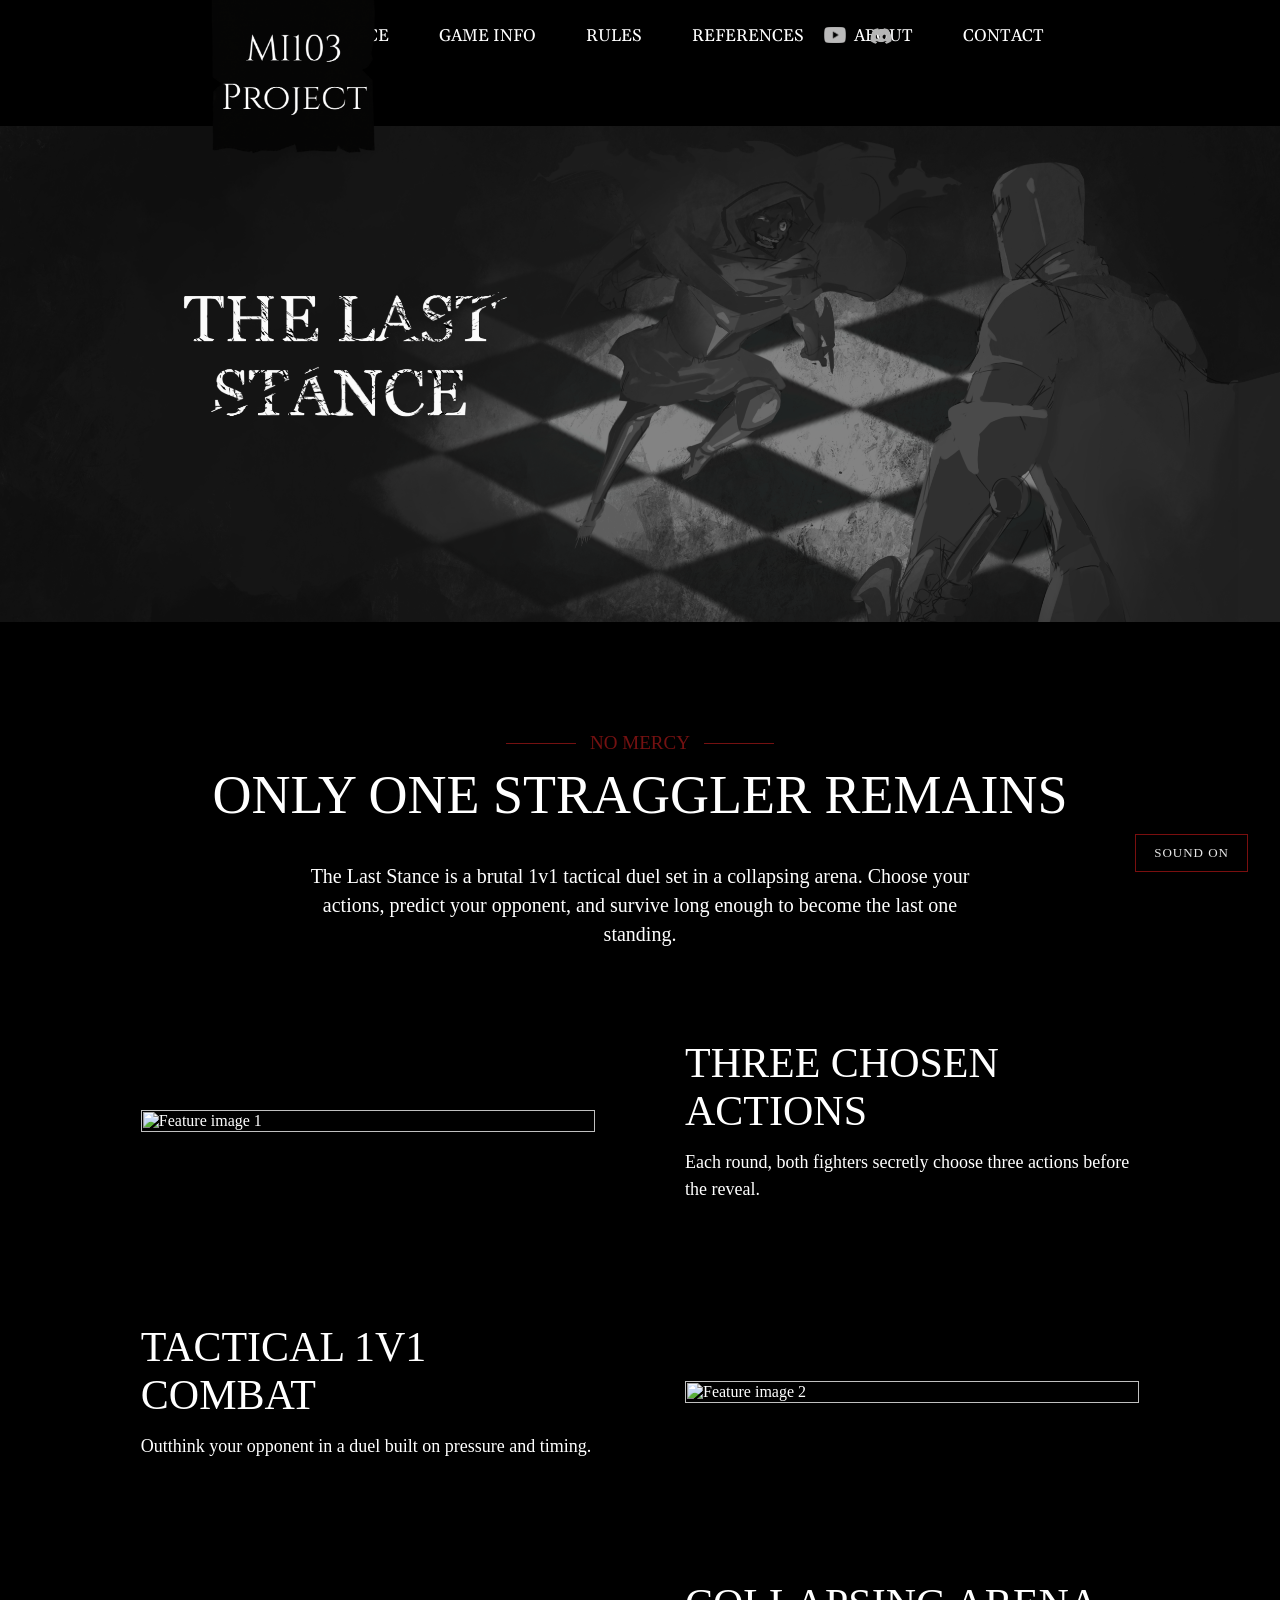
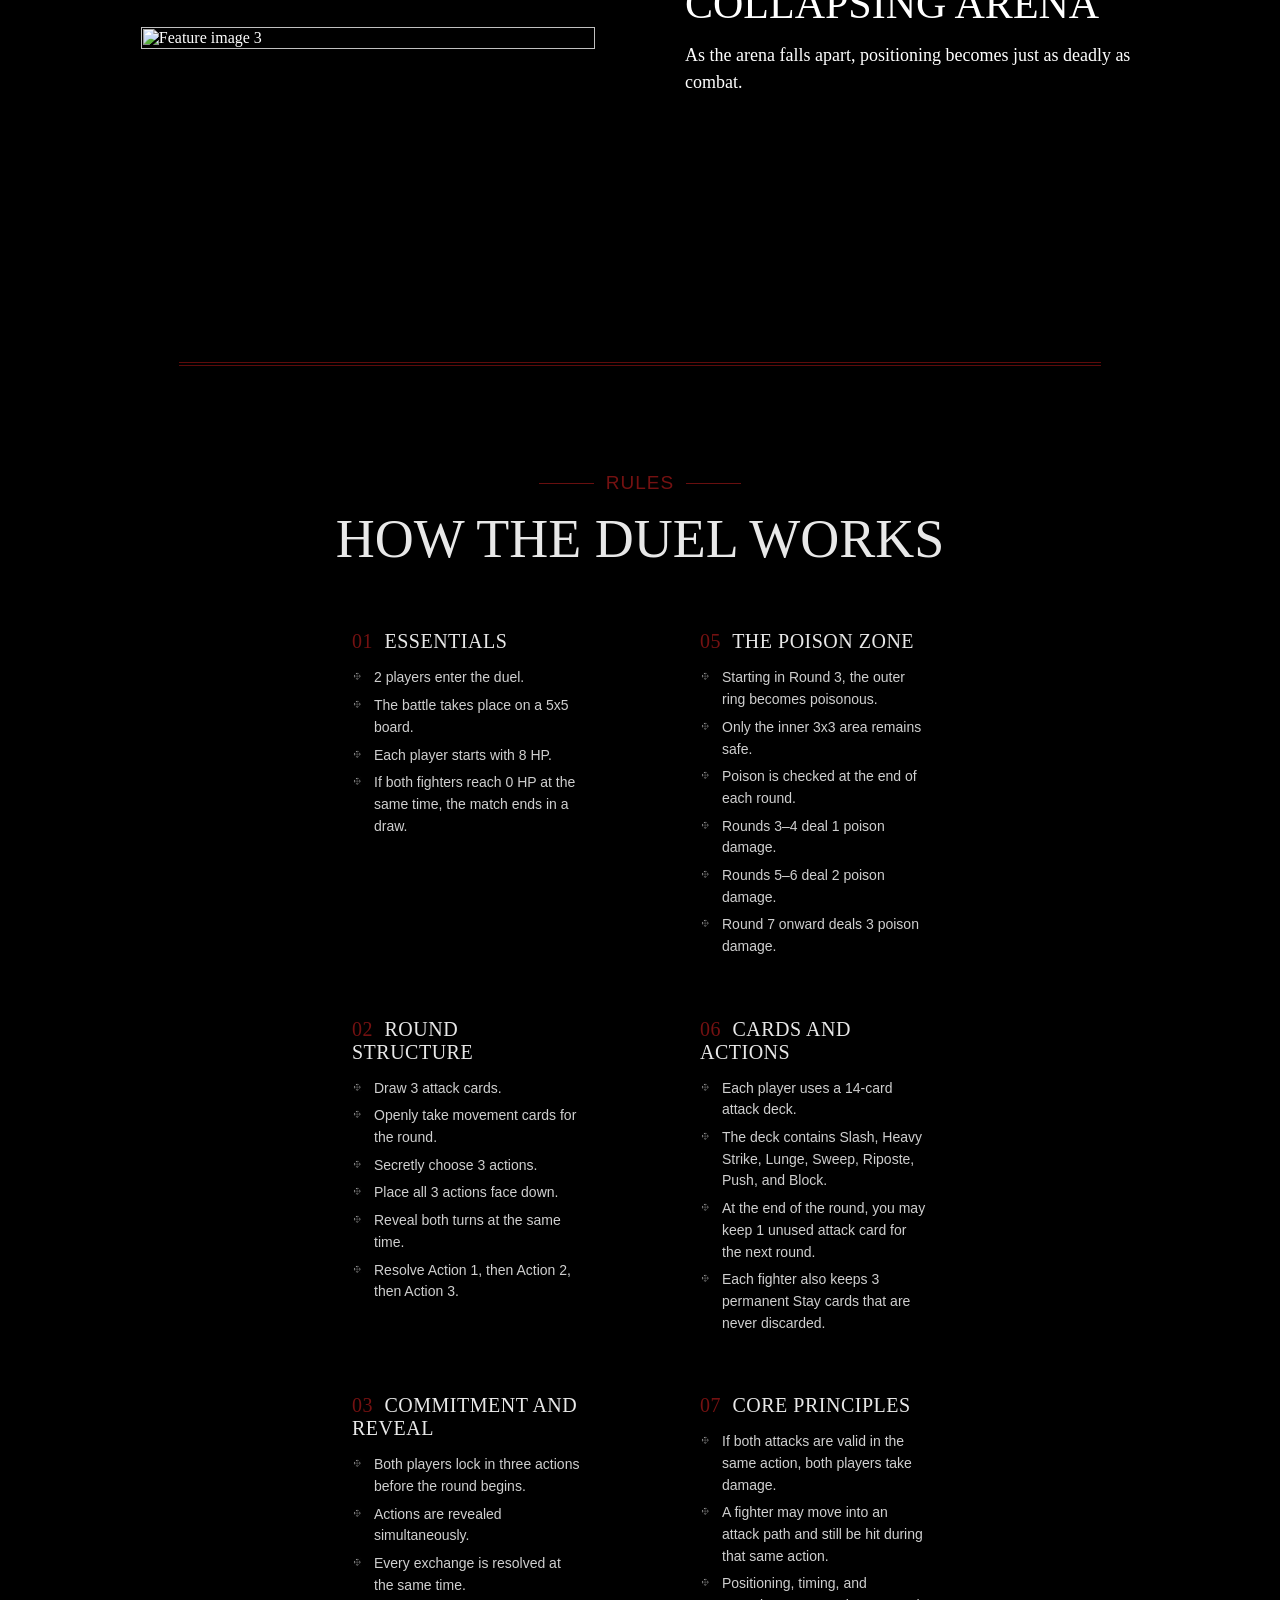
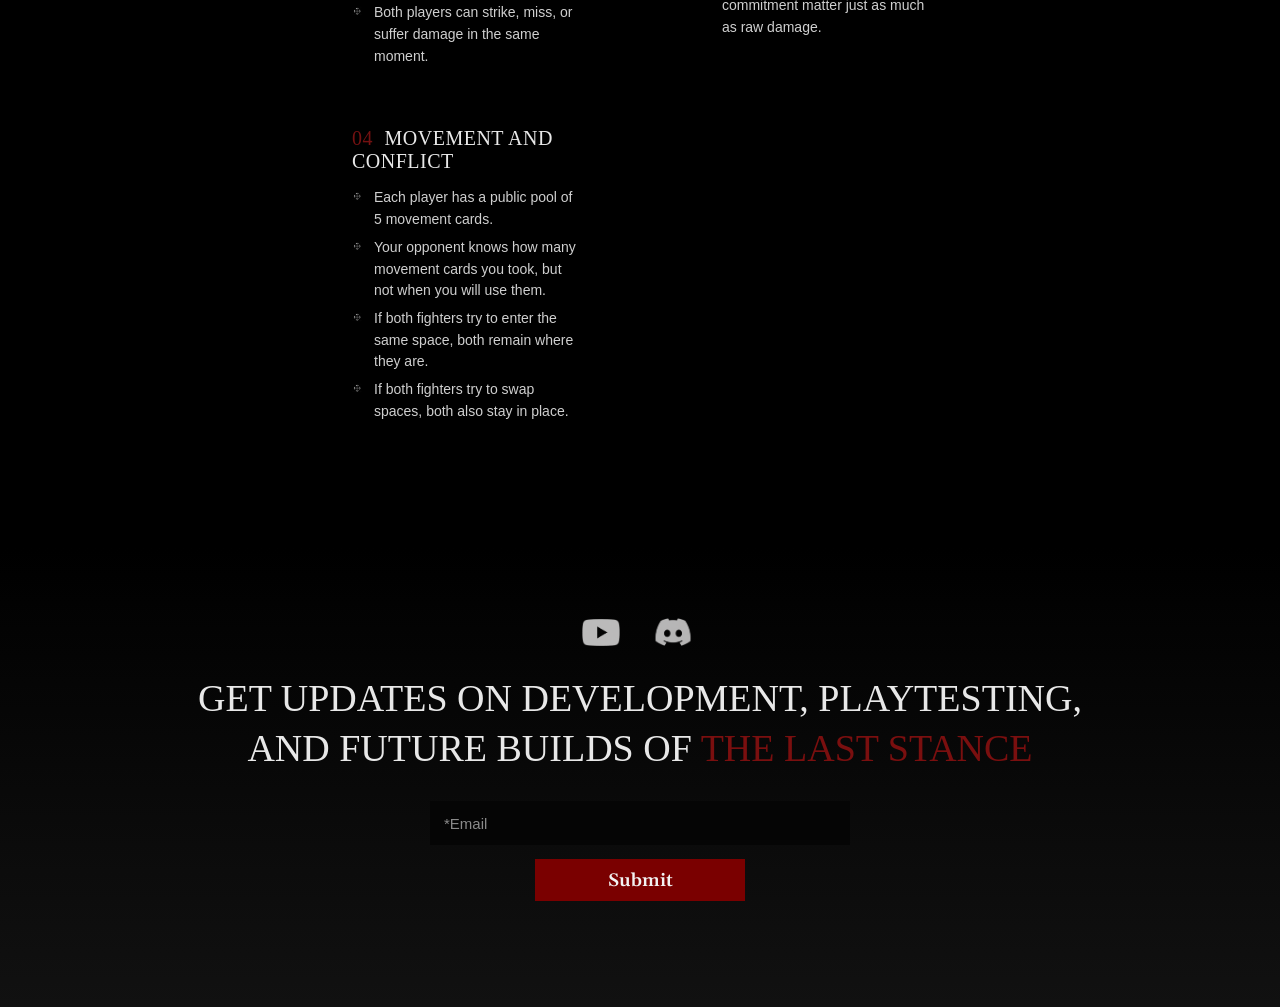
==== index.html @ fd165dd2 "Add files via upload" ====
<html>

    <head>
        <meta charset="UTF-8">
        <title>The Last Stance</title>
        <link rel="icon" href="assets/Logo_The_Last_Stance.png" type="image/png">
        <link rel="stylesheet" href="style.css">
        <link rel="preconnect" href="https://fonts.googleapis.com">
        <link rel="preconnect" href="https://fonts.gstatic.com" crossorigin>
        <link href="https://fonts.googleapis.com/css2?family=Gelasio:wght@400;500;600;700&display=swap" rel="stylesheet">
    </head>

    <script>
        document.addEventListener("DOMContentLoaded", function () {
            document.body.classList.add("fade-in");

            const links = document.querySelectorAll('a[href$=".html"], a[href*=".html#"]');

            links.forEach(link => {
                link.addEventListener("click", function (e) {
                    const href = this.getAttribute("href");

                    if (!href || href.startsWith("#")) return;

                    e.preventDefault();
                    document.body.classList.remove("fade-in");
                    document.body.classList.add("fade-out");

                    setTimeout(() => {
                        window.location.href = href;
                    }, 150);
                });
            });
        });
    </script>

    
    <body>
        <audio id="bg-music" controls preload="auto">
            <source src="assets/music/Struggler.mp3" type="audio/mpeg">
        </audio>

        <button id="music-toggle" class="music-button" type="button">SOUND ON</button>

        
        <header class="navbar">
            <div class="logo-box">
                <a href="index.html" class="logo-link">
                    <img src="assets/paper.png" alt="MI103 Project Logo" class="logo-image">
                </a>
            </div>

            <nav class="nav-links">
                <a href="index.html">THE LAST STANCE</a>
                <a href="#game-info">GAME INFO</a>
                <a href="#rules">RULES</a>
                <a href="reference.html">REFERENCES</a>
                <a href="about.html">ABOUT</a>
                <a href="#contact">CONTACT</a>
            </nav>

            <div class="social-links">
                <a href="#" aria-label="YouTube">
                    <img src="assets/Youtube_logo.png" alt="YouTube" class="youtube-icon">
                </a>
                <a href="https://discord.gg/TYEYENsBg" aria-label="Discord">
                    <img src="assets/Discord-Logo.png" alt="Discord">
                </a>
            </div>
        </header>


        <section class="hero-section">
            <img src="assets/background_with_title.png" alt="The Last Stance Hero Image" class="hero-image">
        </section>


        <section class="intro-section" id="game-info">
            <div class="intro-heading">
                <p class="intro-label">NO MERCY</p>
                <h2 class="intro-title">ONLY ONE STRAGGLER REMAINS</h2>
            </div>

            <div class="intro-summary">
                <p>
                    The Last Stance is a brutal 1v1 tactical duel set in a collapsing arena.
                    Choose your actions, predict your opponent, and survive long enough to become the last one standing.
                </p>
            </div>

            <div class="feature-row">
                <div class="feature-image-box">
                    <img src="assets/feature-1.png" alt="Feature image 1" class="feature-image">
                </div>
                <div class="feature-text-box">
                    <h3>THREE CHOSEN ACTIONS</h3>
                    <p>Each round, both fighters secretly choose three actions before the reveal.</p>
                </div>
            </div>

            <div class="feature-row reverse">
                <div class="feature-image-box">
                    <img src="assets/feature-2.png" alt="Feature image 2" class="feature-image">
                </div>
                <div class="feature-text-box">
                    <h3>TACTICAL 1V1 COMBAT</h3>
                    <p>Outthink your opponent in a duel built on pressure and timing.</p>
                </div>
            </div>

            <div class="feature-row">
                <div class="feature-image-box">
                    <img src="assets/feature-3.png" alt="Feature image 3" class="feature-image">
                </div>
                <div class="feature-text-box">
                    <h3>COLLAPSING ARENA</h3>
                    <p>As the arena falls apart, positioning becomes just as deadly as combat.</p>
                </div>
            </div>
        </section>

        <div class="double-divider"></div>

        <section class="rules-section" id="rules">
            <div class="rules-heading">
                <p class="rules-label">RULES</p>
                <h2 class="rules-title">HOW THE DUEL WORKS</h2>
            </div>

            <div class="rules-grid">
                <div class="rule-card">
                    <h3><span>01</span> ESSENTIALS</h3>
                    <ul class="rule-list">
                        <li>2 players enter the duel.</li>
                        <li>The battle takes place on a 5x5 board.</li>
                        <li>Each player starts with 8 HP.</li>
                        <li>If both fighters reach 0 HP at the same time, the match ends in a draw.</li>
                    </ul>
                </div>

                <div class="rule-card">
                    <h3><span>05</span> THE POISON ZONE</h3>
                    <ul class="rule-list">
                        <li>Starting in Round 3, the outer ring becomes poisonous.</li>
                        <li>Only the inner 3x3 area remains safe.</li>
                        <li>Poison is checked at the end of each round.</li>
                        <li>Rounds 3–4 deal 1 poison damage.</li>
                        <li>Rounds 5–6 deal 2 poison damage.</li>
                        <li>Round 7 onward deals 3 poison damage.</li>
                    </ul>
                </div>

                <div class="rule-card">
                    <h3><span>02</span> ROUND STRUCTURE</h3>
                    <ul class="rule-list">
                        <li>Draw 3 attack cards.</li>
                        <li>Openly take movement cards for the round.</li>
                        <li>Secretly choose 3 actions.</li>
                        <li>Place all 3 actions face down.</li>
                        <li>Reveal both turns at the same time.</li>
                        <li>Resolve Action 1, then Action 2, then Action 3.</li>
                    </ul>
                </div>

                <div class="rule-card">
                    <h3><span>06</span> CARDS AND ACTIONS</h3>
                    <ul class="rule-list">
                        <li>Each player uses a 14-card attack deck.</li>
                        <li>The deck contains Slash, Heavy Strike, Lunge, Sweep, Riposte, Push, and Block.</li>
                        <li>At the end of the round, you may keep 1 unused attack card for the next round.</li>
                        <li>Each fighter also keeps 3 permanent Stay cards that are never discarded.</li>
                    </ul>
                </div>

                <div class="rule-card">
                    <h3><span>03</span> COMMITMENT AND REVEAL</h3>
                    <ul class="rule-list">
                        <li>Both players lock in three actions before the round begins.</li>
                        <li>Actions are revealed simultaneously.</li>
                        <li>Every exchange is resolved at the same time.</li>
                        <li>Both players can strike, miss, or suffer damage in the same moment.</li>
                    </ul>
                </div>

                <div class="rule-card">
                    <h3><span>07</span> CORE PRINCIPLES</h3>
                    <ul class="rule-list">
                        <li>If both attacks are valid in the same action, both players take damage.</li>
                        <li>A fighter may move into an attack path and still be hit during that same action.</li>
                        <li>Positioning, timing, and commitment matter just as much as raw damage.</li>
                    </ul>
                </div>

                <div class="rule-card">
                    <h3><span>04</span> MOVEMENT AND CONFLICT</h3>
                    <ul class="rule-list">
                        <li>Each player has a public pool of 5 movement cards.</li>
                        <li>Your opponent knows how many movement cards you took, but not when you will use them.</li>
                        <li>If both fighters try to enter the same space, both remain where they are.</li>
                        <li>If both fighters try to swap spaces, both also stay in place.</li>
                    </ul>
                </div>
            </div>
        </section>


        <section class="update-section" id="contact">
            <div class="update-icons">
                <a href="#" aria-label="YouTube">
                    <img src="assets/Youtube_logo.png" alt="YouTube" class="footer-youtube-icon" class="sec_youtube_icon">
                </a>
                <a href="https://discord.gg/TYEYENsBg" aria-label="Discord">
                    <img src="assets/Discord-Logo.png" alt="Discord" class="footer-discord-icon">
                </a>
            </div>

            <h2 class="update-title">
                GET UPDATES ON DEVELOPMENT, PLAYTESTING,<br>
                AND FUTURE BUILDS OF <span>THE LAST STANCE</span>
            </h2>

            <form class="update-form">
                <input type="email" class="update-input" placeholder="*Email">
                <button type="submit" class="submit-button">Submit</button>
            </form>
        </section>



        <script>
            const music = document.getElementById("bg-music");
            const musicToggle = document.getElementById("music-toggle");

            window.addEventListener("load", async () => {
                const savedTime = localStorage.getItem("musicTime");
                const shouldPlay = localStorage.getItem("musicPlaying");

                if (savedTime) {
                    music.currentTime = parseFloat(savedTime);
                }

                if (shouldPlay === "true") {
                    try {
                        await music.play();
                        musicToggle.textContent = "SOUND OFF";
                    } catch (error) {
                        console.log("Autoplay was blocked:", error);
                        musicToggle.textContent = "SOUND ON";
                    }
                }
            });

            music.addEventListener("timeupdate", () => {
                localStorage.setItem("musicTime", music.currentTime);
            });

            musicToggle.addEventListener("click", async () => {
                try {
                    if (music.paused) {
                        await music.play();
                        localStorage.setItem("musicPlaying", "true");
                        musicToggle.textContent = "SOUND OFF";
                    } else {
                        music.pause();
                        localStorage.setItem("musicPlaying", "false");
                        musicToggle.textContent = "SOUND ON";
                    }
                } catch (error) {
                    console.error("music failed:", error);
                }
            });

            window.addEventListener("beforeunload", () => {
                localStorage.setItem("musicTime", music.currentTime);
            });
        </script>

    </body>

</html>
---- style.css ----
html {
    scroll-behavior: smooth;
}

body {
    opacity: 1;
    transition: opacity 0.2s ease;
}

body.fade-out {
    opacity: 0;
}

body.fade-in {
    opacity: 0;
    animation: pageFadeIn 0.35s ease forwards;
}

@keyframes pageFadeIn {
    from {
        opacity: 0;
    }
    to {
        opacity: 1;
    }
}


.music-button {
    position: fixed;
    right: 32px;
    bottom: 28px;
    z-index: 2000;
    background-color: rgba(0, 0, 0, 0.75);
    border: 1px solid #7a0f0f;
    color: #e8e8e8;
    font-family: "Cinzel", serif;
    font-size: 13px;
    letter-spacing: 1px;
    padding: 10px 18px;
    cursor: pointer;
    transition: background-color 0.25s ease, color 0.25s ease;
}

.music-button:hover {
    background-color: #7a0f0f;
    color: #ffffff;
}


body {
    margin: 0;
    background-color: #000000;
    color: #FFFFFF;
}

.navbar {
    position: fixed;
    top: 0;
    left: 0;
    width: 100%;
    height: 72px;
    background-color: rgb(0, 0, 0);
    display: flex;
    align-items: center;
    justify-content: center;
    padding: 0 36px;
    box-sizing: border-box;
    z-index: 1000;
}

.logo-box {
    position: absolute;
    left: 15%;
    display: flex;
    align-items: center;
    transform: translateY(37px);
    
}

.logo-link {
    display: block;
}

.logo-image {
    height: 190px;
    width: auto;
    display: block;
    transition: filter 0.25s ease;
}

.logo-link:hover .logo-image {
    filter: brightness(2);
}

.nav-links {
    display: flex;
    align-items: center;
    gap: 50px;
}

.nav-links a {
    color: FFFFFF;
    text-decoration: none;
    font-family: Gelasio;
    font-size: 17px;
    transition: color 0.25s ease;
}

.nav-links a:hover {
    color: #741111;
}

.social-links {
    display: flex;
    position: absolute;
    right: 30%;
    gap: 20px;

}

.social-links a {
    align-items: center;
    justify-content: center;

}

.social-links img {
    width: 30px;
    height: 30px;
    object-fit: contain;
}

.social-links .youtube-icon {
    width: 22px;
    height: 22px;
    object-fit: contain;
    transform: translateY(3px);
}

.hero-section {
    width: 100%;
    padding-top: 72px;
    box-sizing: border-box;
    overflow: hidden;
}

.hero-image {
    width: 100%;
    height: auto;
    display: block;
}



.intro-section {
    padding: 110px 0 140px;
}

.intro-heading {
    text-align: center;
    margin-bottom: 36px;
}

.intro-label {
    font-family: "Cinzel", serif;
    font-size: 19px;
    font-weight: lighter;
    color: #741111;
    margin: 0 0 10px 0;

    display: flex;
    align-items: center;
    justify-content: center;
    gap: 14px;
}

.intro-label::before,
.intro-label::after {
    content: "";
    display: block;
    width: 70px;
    height: 1px;
    background-color: #741111;
}


.intro-title {
    font-family: "Cinzel", serif;
    font-size: 54px;
    font-weight: 400;
    color: #ffffff;
    margin: 0;
}

.intro-summary {
    max-width: 700px;
    margin: 0 auto 90px auto;
    text-align: center;
}

.intro-summary p {
    font-family: "Cinzel", serif;
    font-size: 20px;
    line-height: 1.45;
    color: #ffffff;
    margin: 0;
}

.feature-row {
    width: 78%;
    margin: 0 auto 120px auto;
    display: flex;
    align-items: center;
    justify-content: space-between;
    gap: 90px;
}

.feature-row.reverse {
    flex-direction: row-reverse;
}

.feature-image-box {
    flex: 1;
}

.feature-image {
    width: 100%;
    height: auto;
    display: block;
}

.feature-text-box {
    flex: 1;
}

.feature-text-box h3 {
    font-family: "Cinzel", serif;
    font-size: 42px;
    font-weight: 400;
    color: #ffffff;
    margin: 0 0 14px 0;
}

.feature-text-box p {
    font-family: "Cinzel", serif;
    font-size: 18px;
    line-height: 1.5;
    color: #ffffff;
    margin: 0;
}

.double-divider {
    width: 72%;
    height: 6px;
    margin: 5px auto 55px auto;
    position: relative;
}

.double-divider::before,
.double-divider::after {
    content: "";
    position: absolute;
    left: 0;
    width: 100%;
    height: 1px;
    background-color: #5D0B0B;
}

.double-divider::before {
    top: 1px;
}

.double-divider::after {
    top: 4px;
}

.rules-section {
    background-color: #000000;
    padding: 50px 0 120px;
}

.rules-heading {
    text-align: center;
    margin-bottom: 60px;
}

.rules-label {
    font-family: "Cinzel", sans-serif;
    font-size: 19px;
    font-weight: 300;
    color: #741111;
    letter-spacing: 1px;
    margin: 0 0 14px 0;

    display: flex;
    align-items: center;
    justify-content: center;
    gap: 12px;
}

.rules-label::before,
.rules-label::after {
    content: "";
    display: block;
    width: 55px;
    height: 1px;
    background-color: #741111;
    opacity: 0.9;
}

.rules-title {
    font-family: "Cinzel", serif;
    font-size: 54px;
    font-weight: 300;
    color: #e8e8e8;
    margin: 0;
}

.rules-grid {
    width: 45%;
    margin: 0 auto;
    display: grid;
    grid-template-columns: 1fr 1fr;
    column-gap: 120px;
    row-gap: 54px;
}

.rule-card h3 {
    font-family: "Cinzel", serif;
    font-size: 20px;
    font-weight: 300;
    color: #e8e8e8;
    margin: 0 0 14px 0;
    letter-spacing: 0.5px;
}

.rule-card h3 span {
    color: #741111;
    margin-right: 6px;
}

.rule-list {
    list-style: none;
    padding: 0;
    margin: 0;
}

.rule-list li {
    font-family: "42dot Sans", sans-serif;
    font-size: 14px;
    line-height: 1.55;
    color: #cfcfcf;
    margin: 0 0 6px 0;
    padding-left: 22px;
    position: relative;
}

.rule-list li::before {
    content: "";
    position: absolute;
    left: 0;
    top: 4px;
    width: 10px;
    height: 10px;
    background-image: url("assets/arrow.png");
    background-size: contain;
    background-repeat: no-repeat;
    background-position: center;
}





.update-section {
    background: linear-gradient(to bottom, #000000 0%, #111111 100%);
    padding: 70px 0 90px;
    text-align: center;
}

.update-icons {
    display: flex;
    justify-content: center;
    align-items: center;
    gap: 28px;
    margin-bottom: 28px;
}

.update-icons a {
    display: flex;
    align-items: center;
    justify-content: center;
}

.footer-youtube-icon {
    width: 38px;
    height: auto;
    display: block;
}

.footer-discord-icon {
    width: 50px;
    height: auto;
    display: block;
}

.update-title {
    font-family: "Cinzel", serif;
    font-size: 38px;
    font-weight: 400;
    line-height: 1.3;
    color: #e8e8e8;
    margin: 0 0 28px 0;
}

.update-title span {
    color: #7a0f0f;
}

.update-form {
    display: flex;
    justify-content: center;
}

.update-input {
    width: 420px;
    max-width: 80%;
    height: 44px;
    background-color: #050505;
    border: none;
    outline: none;
    color: #d9d9d9;
    font-family: "42dot Sans", sans-serif;
    font-size: 15px;
    padding: 0 14px;
    box-sizing: border-box;
}

.update-input::placeholder {
    color: #8a8a8a;
}

.update-form {
    display: flex;
    flex-direction: column;
    align-items: center;
    gap: 14px;
}

.submit-button {
    width: 210px;
    height: 42px;
    background-color: #7a0000;
    border: none;
    color: #f2f2f2;
    font-family: "Gelasio", serif;
    font-size: 18px;
    font-weight: 600;
    cursor: pointer;
}




.about-section {
    background-color: #000000;
    padding: 110px 0 120px;
    text-align: center;
}

.about-intro-box {
    width: 560px;
    max-width: 78%;
    margin: 0 auto 40px auto;
    padding: 28px 36px;
    background-color: #0a0a0a;
    border-radius: 12px;
    box-sizing: border-box;
}

.about-intro-title {
    font-family: "Cinzel", serif;
    font-size: 28px;
    font-weight: 400;
    line-height: 1.45;
    color: #e8e8e8;
    margin: 0 0 22px 0;
}

.about-intro-text {
    font-family: "42dot Sans", sans-serif;
    font-size: 16px;
    line-height: 1.65;
    color: #cfcfcf;
    margin: 0;
}

.team-title {
    font-family: "Cinzel", serif;
    font-size: 34px;
    font-weight: 400;
    color: #e8e8e8;
    margin: 20px 0 70px 0;
    text-align: center;
}

.team-grid {
    width: 82%;
    margin: 0 auto;
    display: grid;
    grid-template-columns: repeat(4, 1fr);
    column-gap: 40px;
    row-gap: 40px;
}

.team-card {
    text-align: center;
}

.team-image-box {
    width: 170px;
    height: 240px;
    margin: 0 auto 34px auto;
    overflow: hidden;
}

.team-image {
    width: 100%;
    height: 100%;
    object-fit: cover;
    display: block;
}

.team-name {
    font-family: "Cinzel", serif;
    font-size: 28px;
    font-weight: 400;
    color: #e8e8e8;
    margin: 0 0 10px 0;
}

.team-role {
    font-family: "Cinzel", sans-serif;
    font-size: 16px;
    color: #741111;
    margin: 0;
}




.reference-text {
    width: 37%;
    margin: 50px auto 40px auto;
    text-align: left;
}

.reference-intro {
    font-family: "Cinzel", serif;
    font-size: 20px;
    line-height: 1.5;
    color: #e8e8e8;
    margin: 0 0 24px 0;
}

.reference-image-row {
    width: 72%;
    margin: 40px auto 0 auto;
    display: flex;
    justify-content: center;
    align-items: flex-end;
    gap: 36px;
}

.reference-image {
    width: auto;
    height: 420px;
    object-fit: contain;
    display: block;
}

.reference-page {
    padding-top: 110px;
}
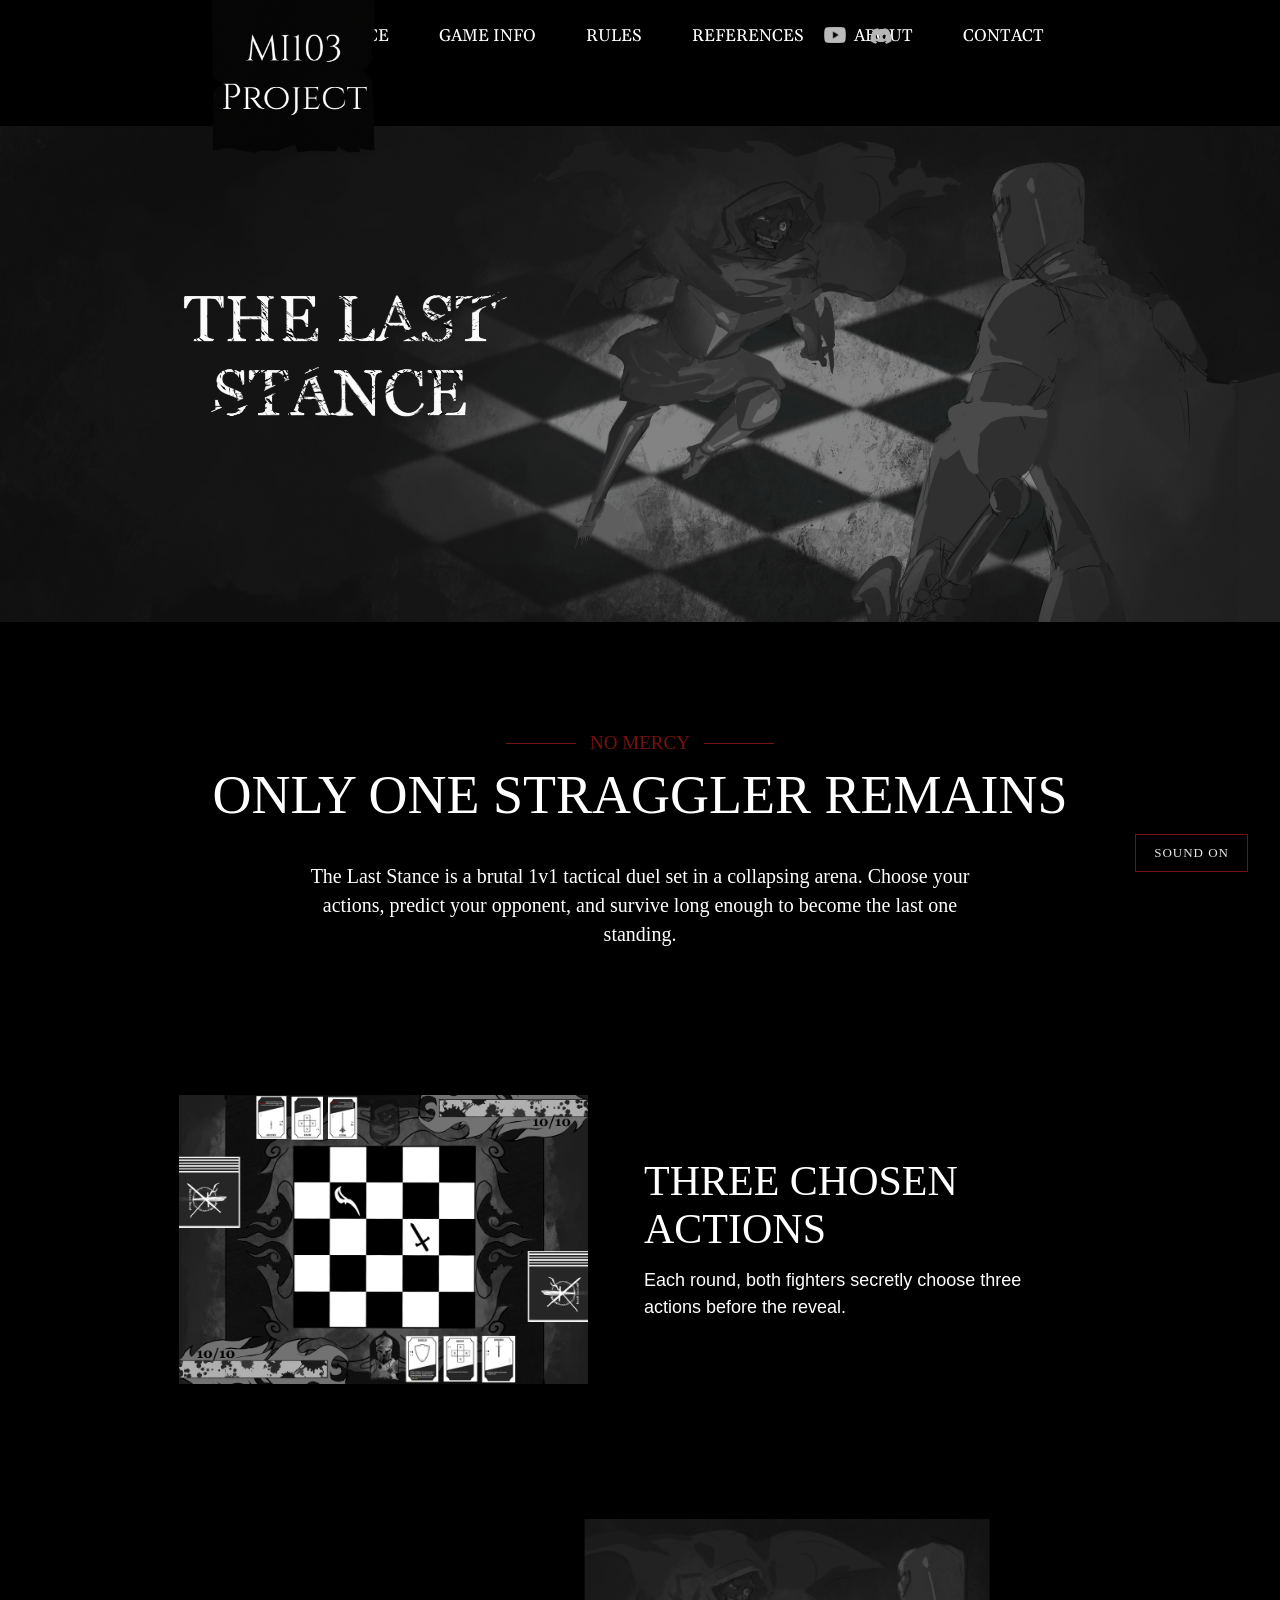
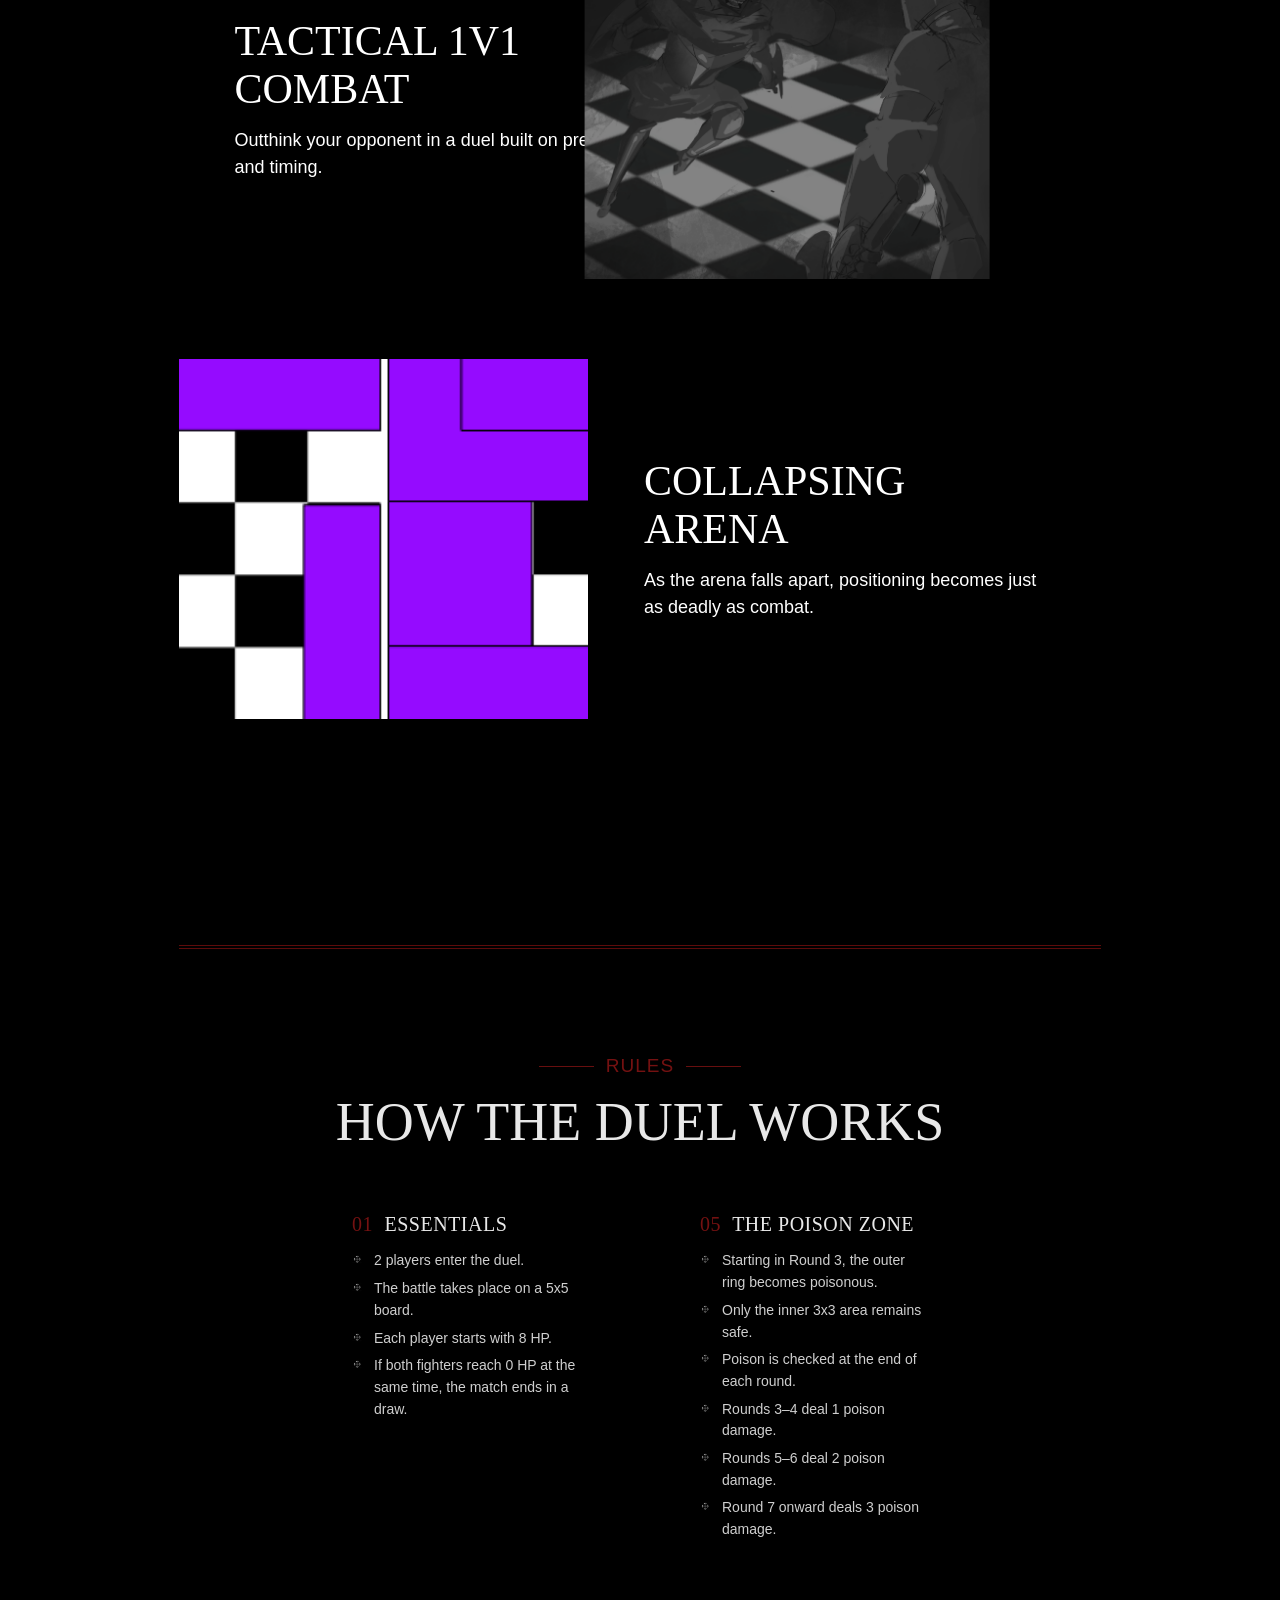
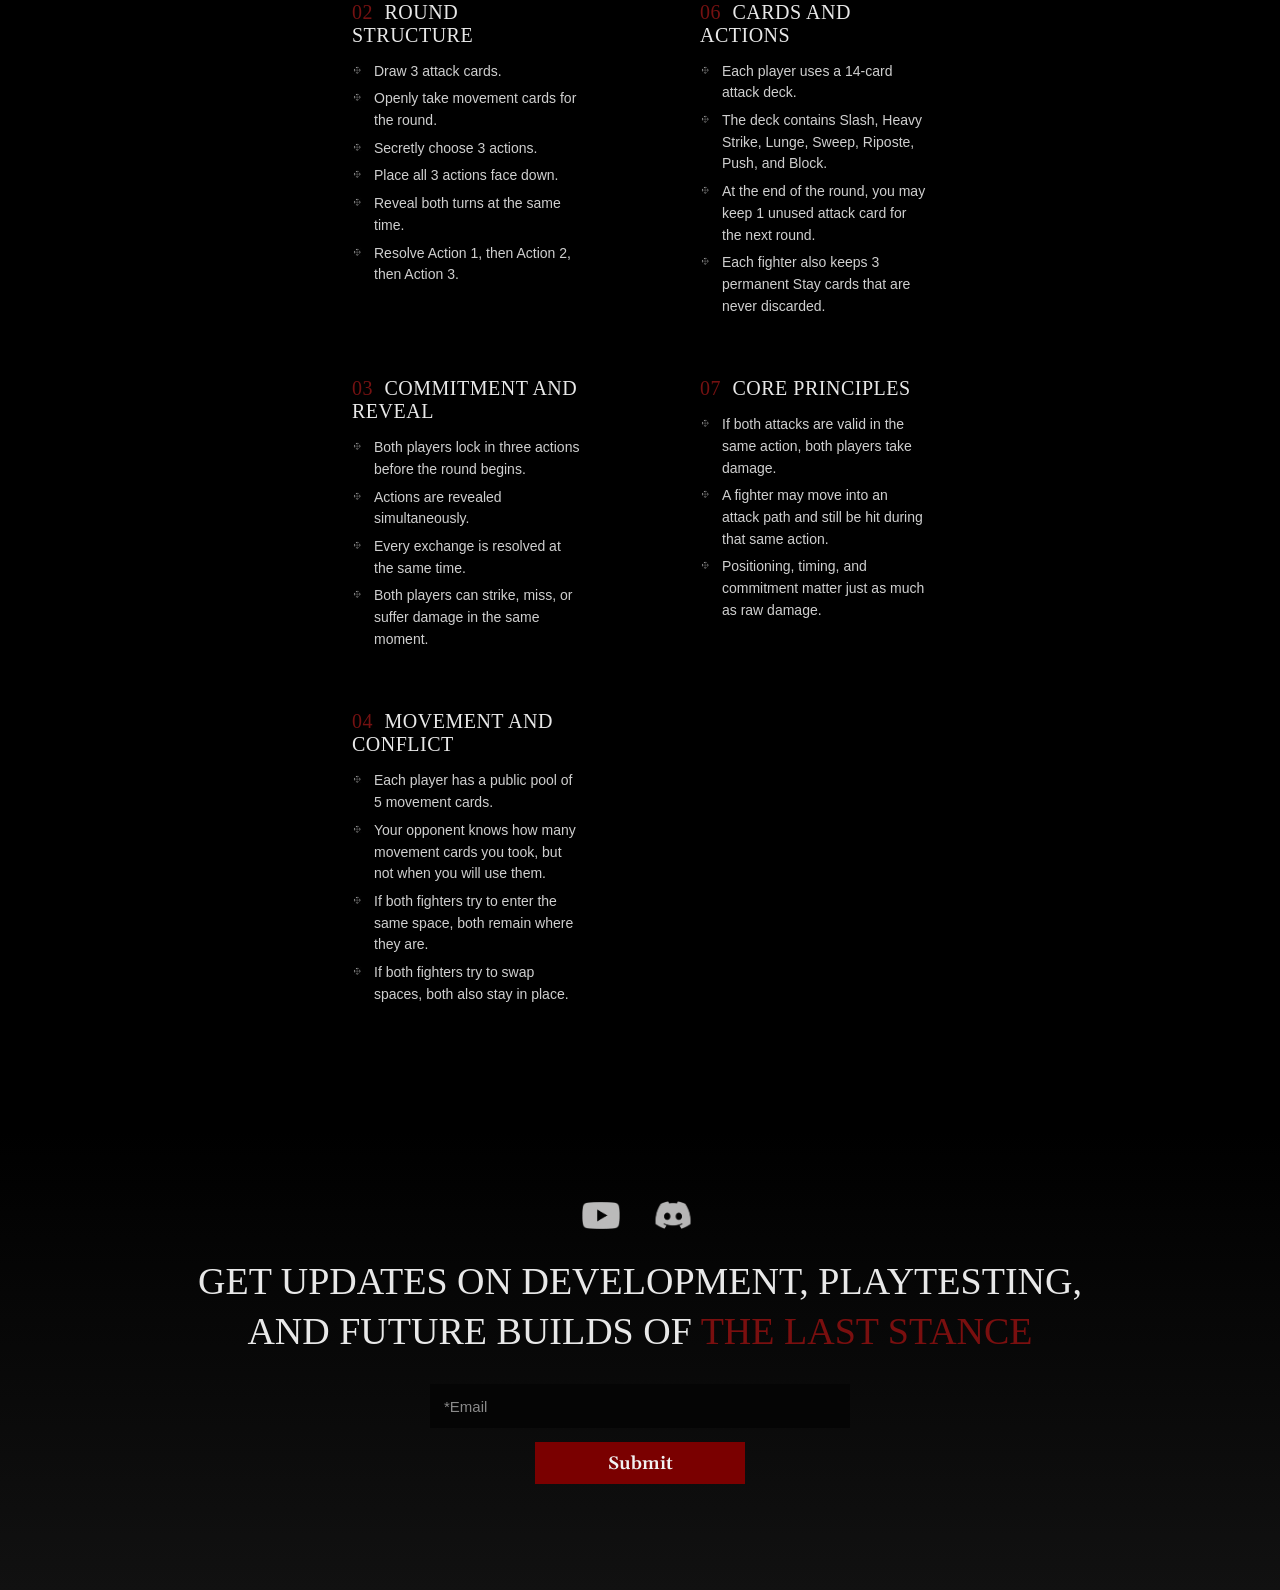
==== commit b526bb83: "Add files via upload" ====
--- a/index.html
+++ b/index.html
@@ -45,7 +45,7 @@
         
         <header class="navbar">
             <div class="logo-box">
-                <a href="index.html" class="logo-link">
+                <a href="about.html" class="logo-link">
                     <img src="assets/paper.png" alt="MI103 Project Logo" class="logo-image">
                 </a>
             </div>
@@ -60,7 +60,7 @@
             </nav>
 
             <div class="social-links">
-                <a href="#" aria-label="YouTube">
+                <a href="https://youtu.be/ySfu28yDXVg" aria-label="YouTube">
                     <img src="assets/Youtube_logo.png" alt="YouTube" class="youtube-icon">
                 </a>
                 <a href="https://discord.gg/TYEYENsBg" aria-label="Discord">
@@ -90,7 +90,7 @@
 
             <div class="feature-row">
                 <div class="feature-image-box">
-                    <img src="assets/feature-1.png" alt="Feature image 1" class="feature-image">
+                    <img src="assets/LastStanceUI_V2.png" alt="Feature image 1" class="feature-image feature-image-ui">
                 </div>
                 <div class="feature-text-box">
                     <h3>THREE CHOSEN ACTIONS</h3>
@@ -100,7 +100,7 @@
 
             <div class="feature-row reverse">
                 <div class="feature-image-box">
-                    <img src="assets/feature-2.png" alt="Feature image 2" class="feature-image">
+                    <img src="assets/pvp.png" alt="Feature image 2" class="feature-image feature-image-duel">
                 </div>
                 <div class="feature-text-box">
                     <h3>TACTICAL 1V1 COMBAT</h3>
@@ -110,7 +110,7 @@
 
             <div class="feature-row">
                 <div class="feature-image-box">
-                    <img src="assets/feature-3.png" alt="Feature image 3" class="feature-image">
+                    <img src="assets/arena.png" alt="Feature image 3" class="feature-image">
                 </div>
                 <div class="feature-text-box">
                     <h3>COLLAPSING ARENA</h3>
@@ -206,7 +206,7 @@
 
         <section class="update-section" id="contact">
             <div class="update-icons">
-                <a href="#" aria-label="YouTube">
+                <a href="https://youtu.be/ySfu28yDXVg" aria-label="YouTube">
                     <img src="assets/Youtube_logo.png" alt="YouTube" class="footer-youtube-icon" class="sec_youtube_icon">
                 </a>
                 <a href="https://discord.gg/TYEYENsBg" aria-label="Discord">
--- a/style.css
+++ b/style.css
@@ -208,12 +208,12 @@
 }
 
 .feature-row {
-    width: 78%;
-    margin: 0 auto 120px auto;
+    width: 72%;
+    margin: 0 auto 80px auto;
     display: flex;
     align-items: center;
     justify-content: space-between;
-    gap: 90px;
+    gap: 56px;
 }
 
 .feature-row.reverse {
@@ -222,16 +222,44 @@
 
 .feature-image-box {
     flex: 1;
+    display: flex;
+    align-items: center;
+    justify-content: center;
 }
 
 .feature-image {
     width: 100%;
-    height: auto;
-    display: block;
+    max-width: 640px;
+    height: 360px;
+    object-fit: cover;
+    display: block;
+}
+
+.feature-image-ui {
+    max-width: 720px;
+    height: 400px;
+    object-fit: contain;
 }
 
 .feature-text-box {
     flex: 1;
+    padding-left: 24px;
+    padding-right: 24px;
+    box-sizing: border-box;
+}
+
+.feature-row.reverse .feature-text-box {
+    padding-left: 6%;
+    padding-right: 0;
+}
+
+.feature-row:not(.reverse) .feature-text-box {
+    padding-left: 0;
+    padding-right: 48px;
+}
+
+.feature-image-duel {
+    transform: translateX(-27.5%);
 }
 
 .feature-text-box h3 {
@@ -243,7 +271,7 @@
 }
 
 .feature-text-box p {
-    font-family: "Cinzel", serif;
+    font-family: "42dot Sans", sans-serif;
     font-size: 18px;
     line-height: 1.5;
     color: #ffffff;
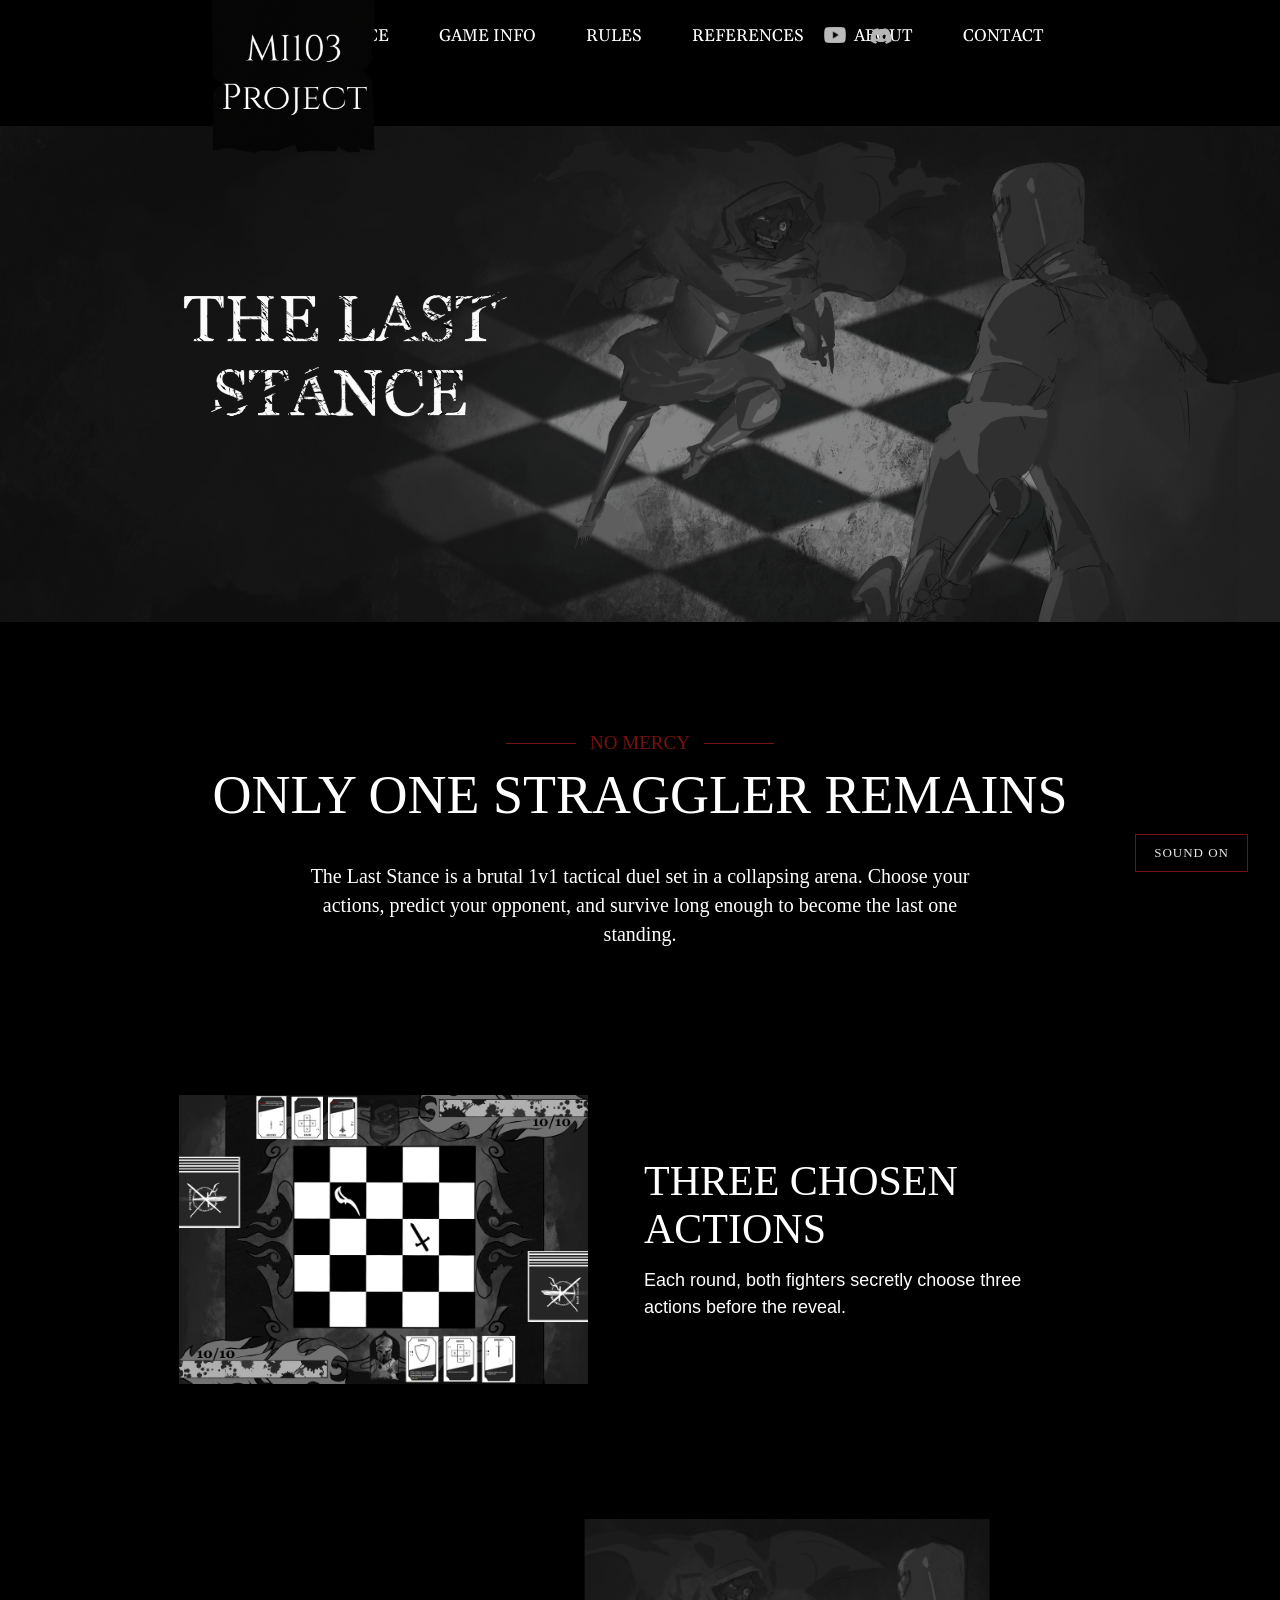
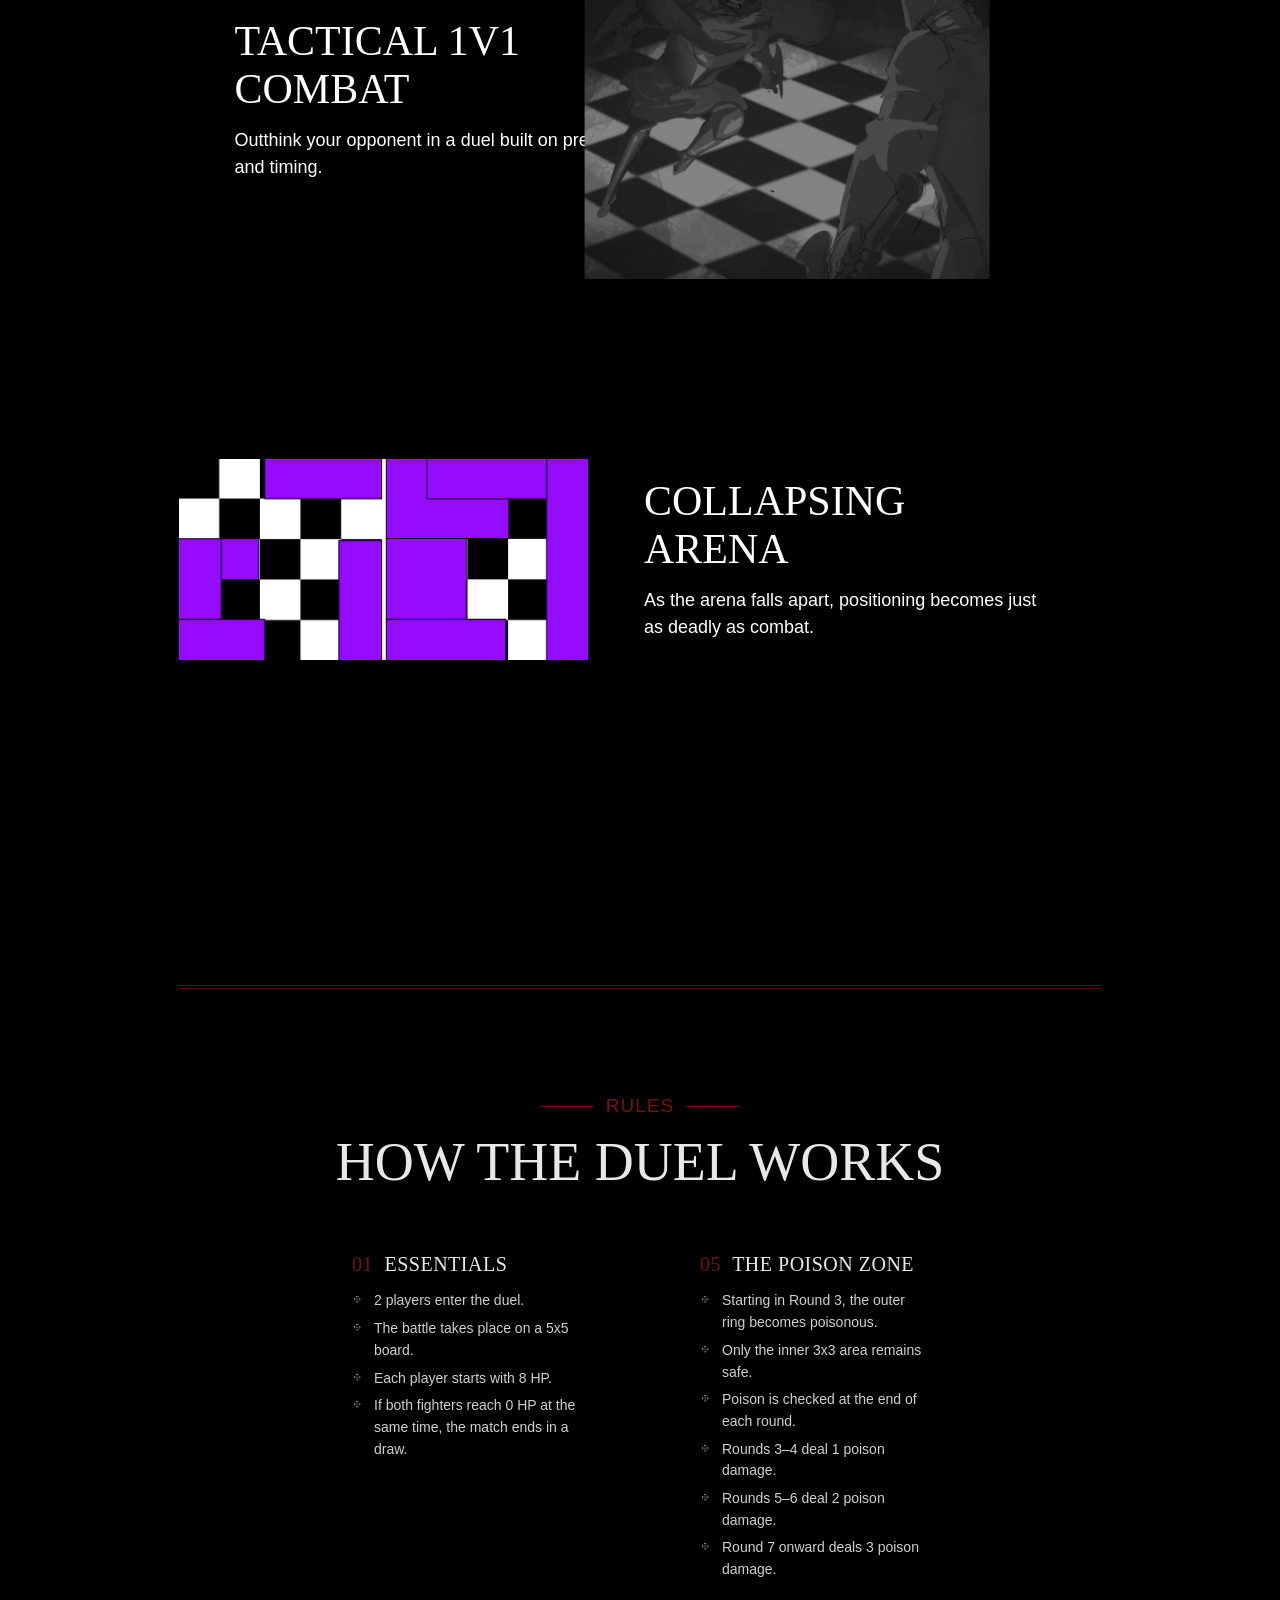
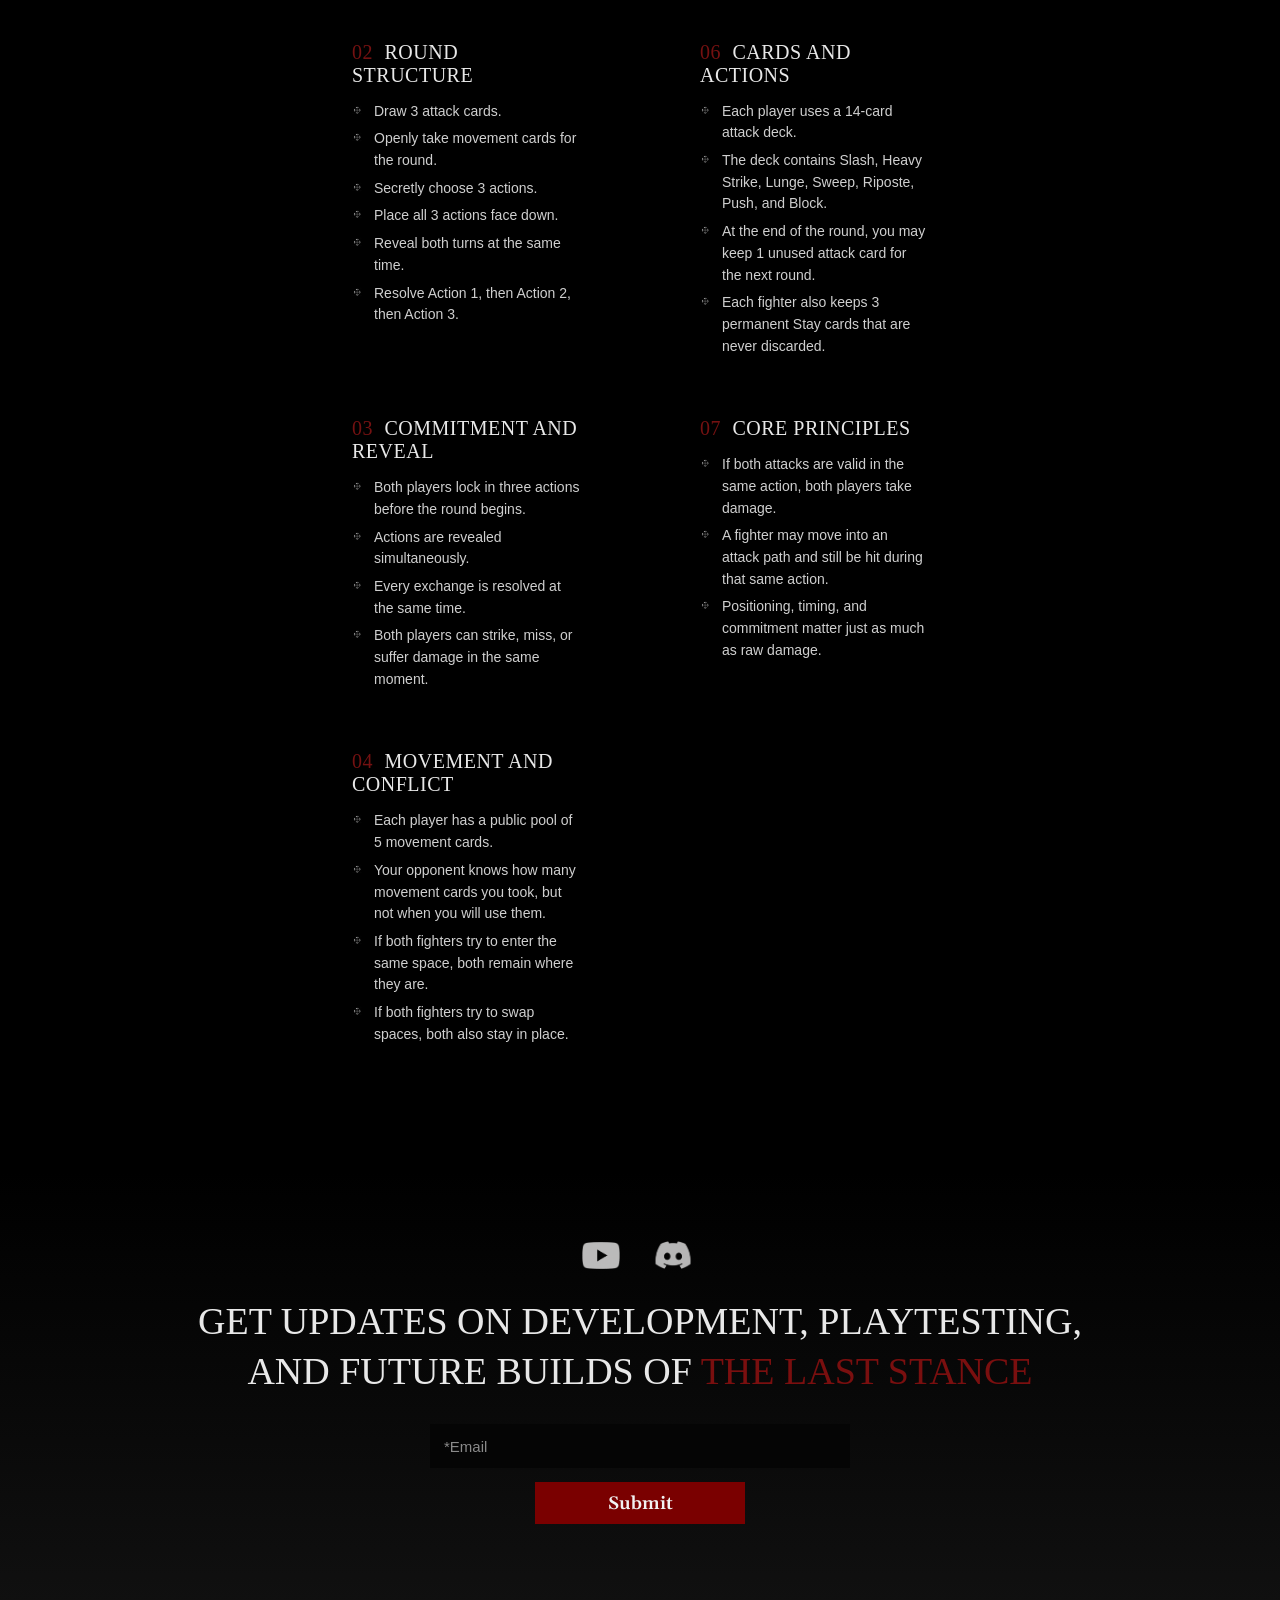
==== commit 1db6f91a: "Add files via upload" ====
--- a/index.html
+++ b/index.html
@@ -110,7 +110,7 @@
 
             <div class="feature-row">
                 <div class="feature-image-box">
-                    <img src="assets/arena.png" alt="Feature image 3" class="feature-image">
+                    <img src="assets/arena.png" alt="Feature image 3" class="feature-image box-update">
                 </div>
                 <div class="feature-text-box">
                     <h3>COLLAPSING ARENA</h3>
--- a/style.css
+++ b/style.css
@@ -276,6 +276,12 @@
     line-height: 1.5;
     color: #ffffff;
     margin: 0;
+}
+
+.box-update {
+    max-width: 720px;
+    height: 400px;
+    object-fit: contain;
 }
 
 .double-divider {
